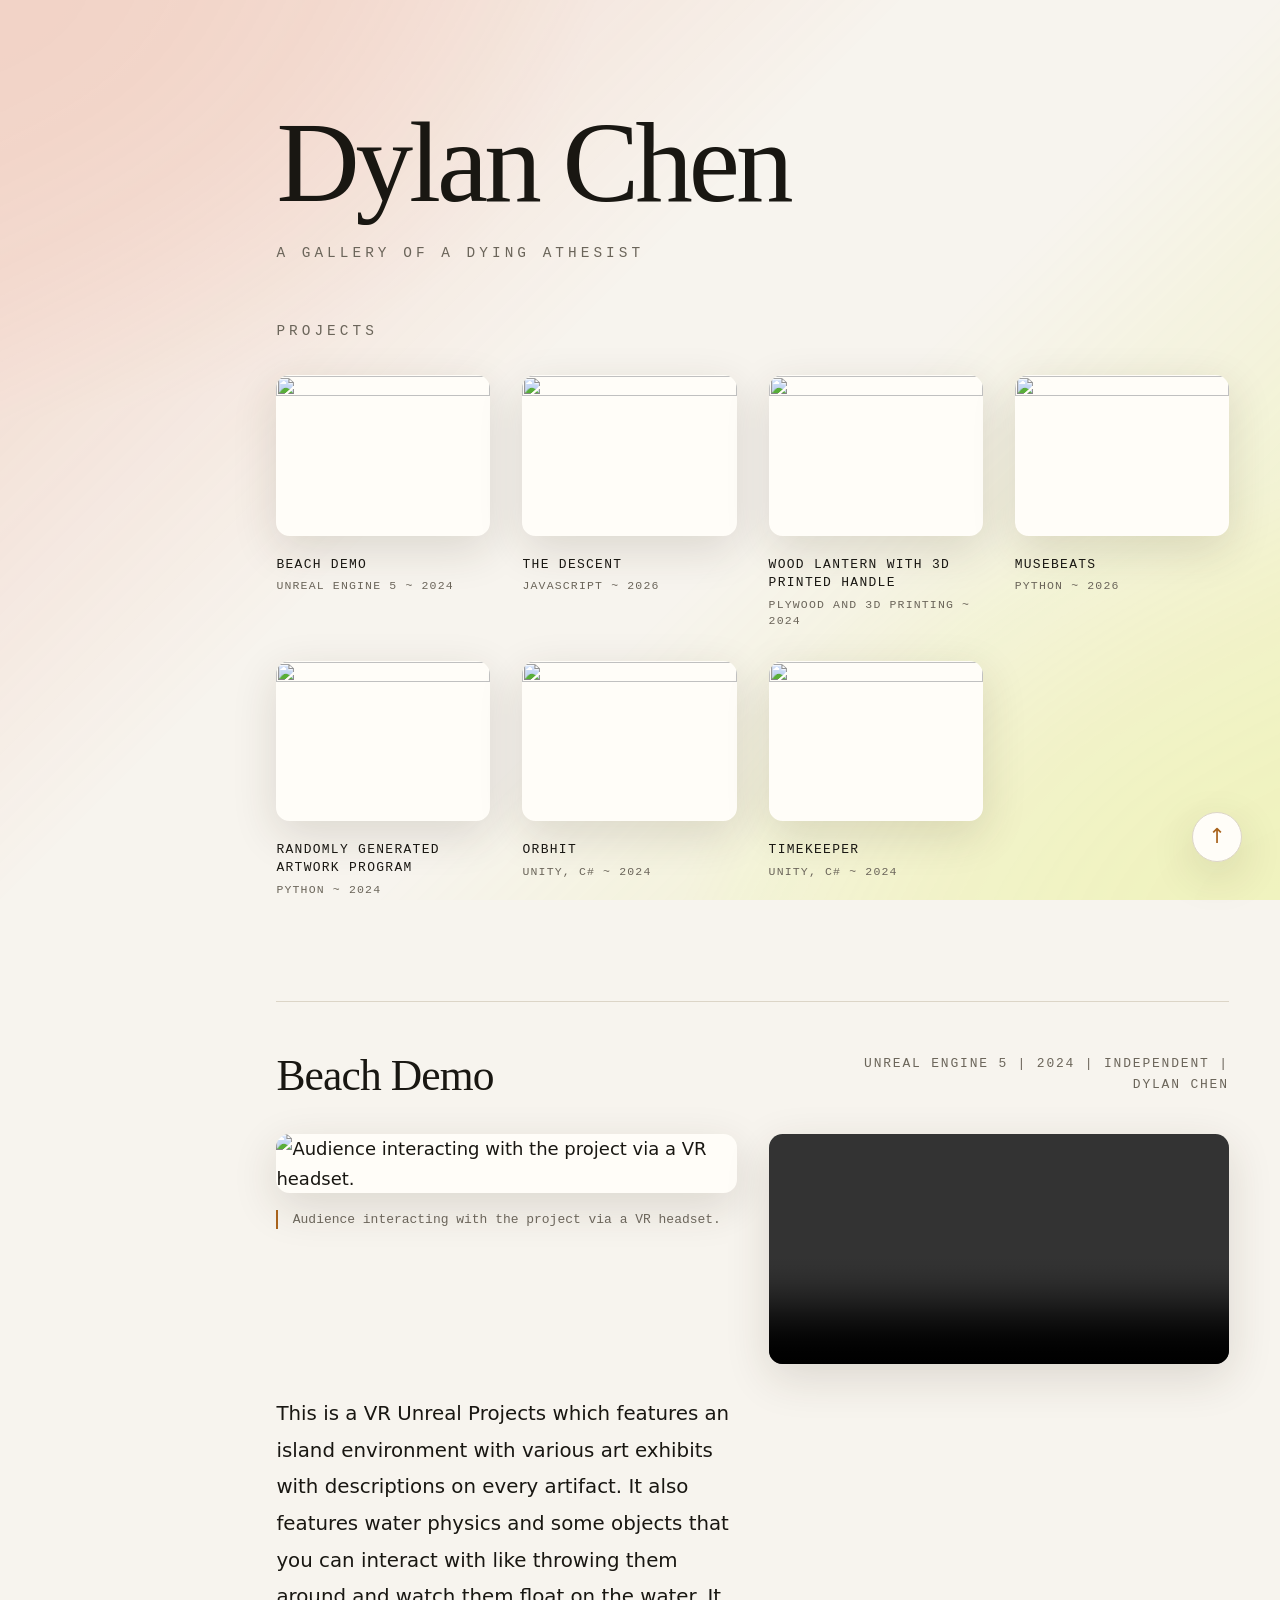
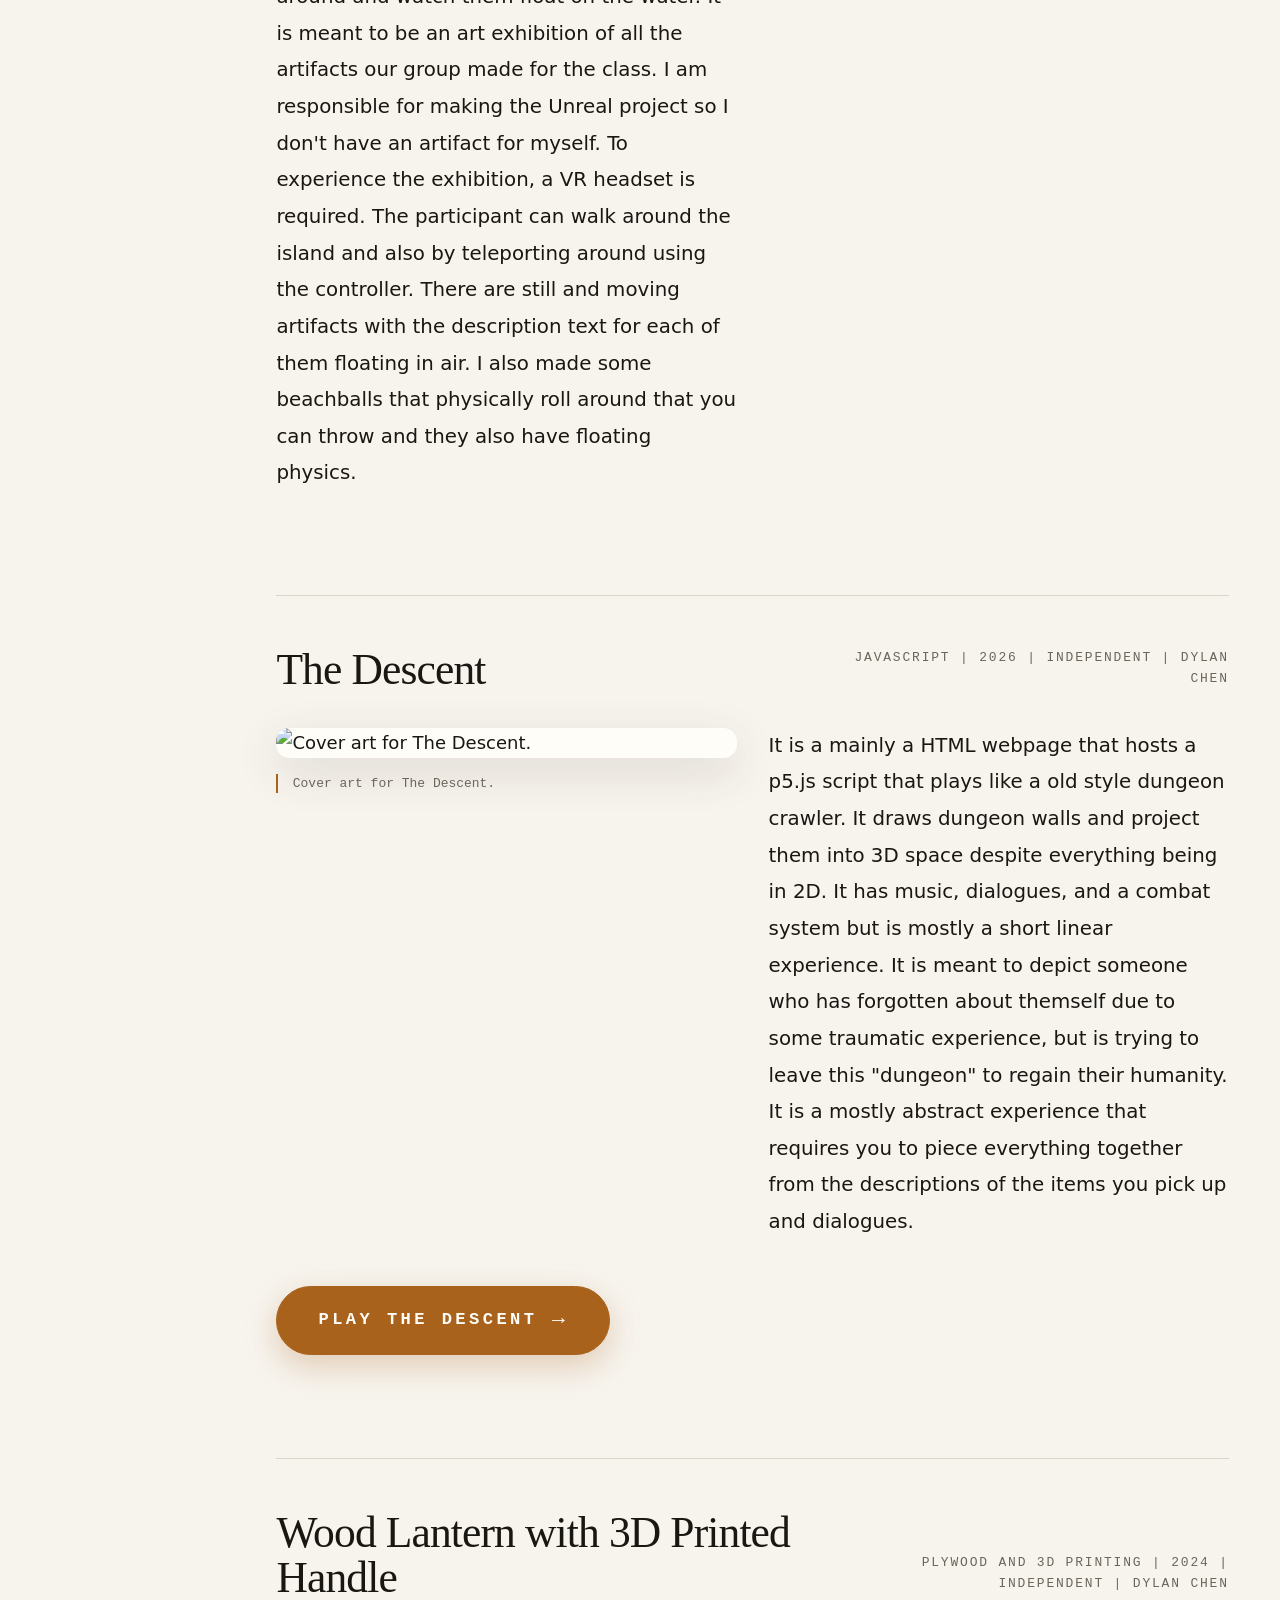
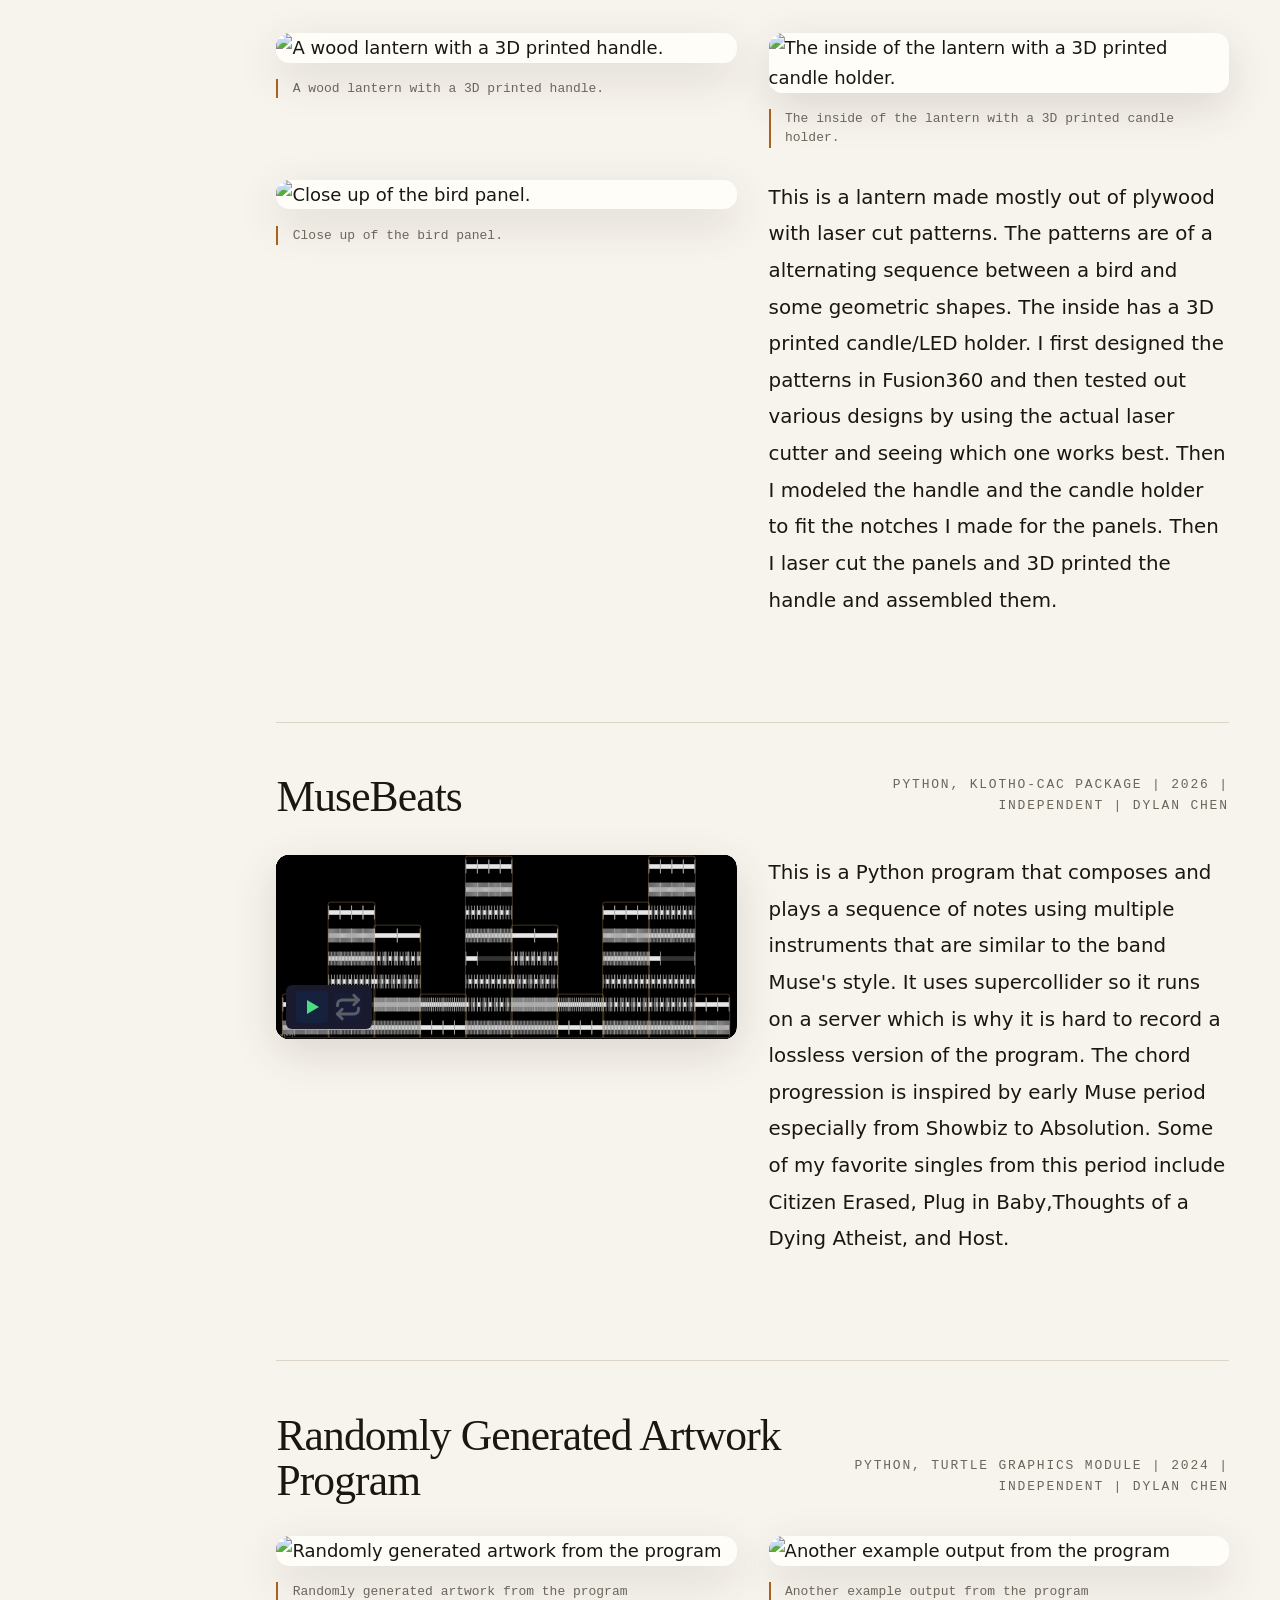
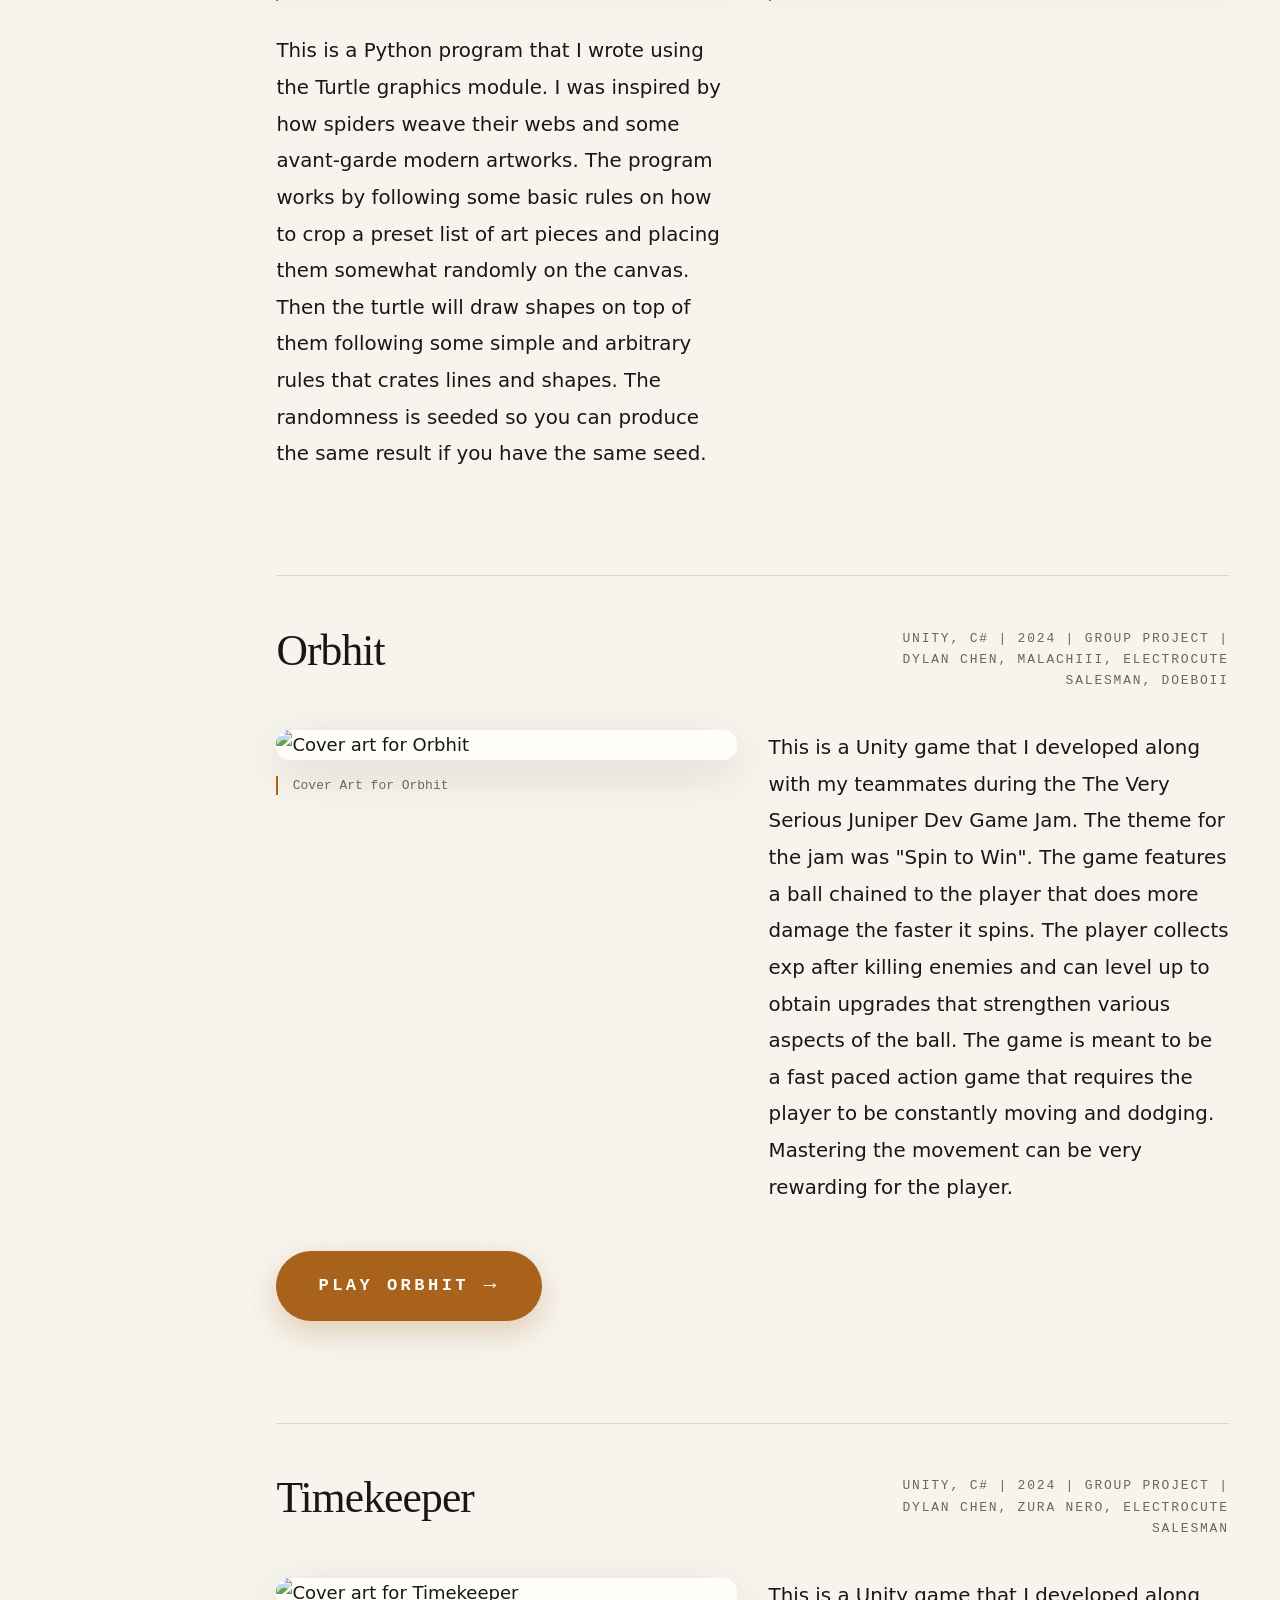
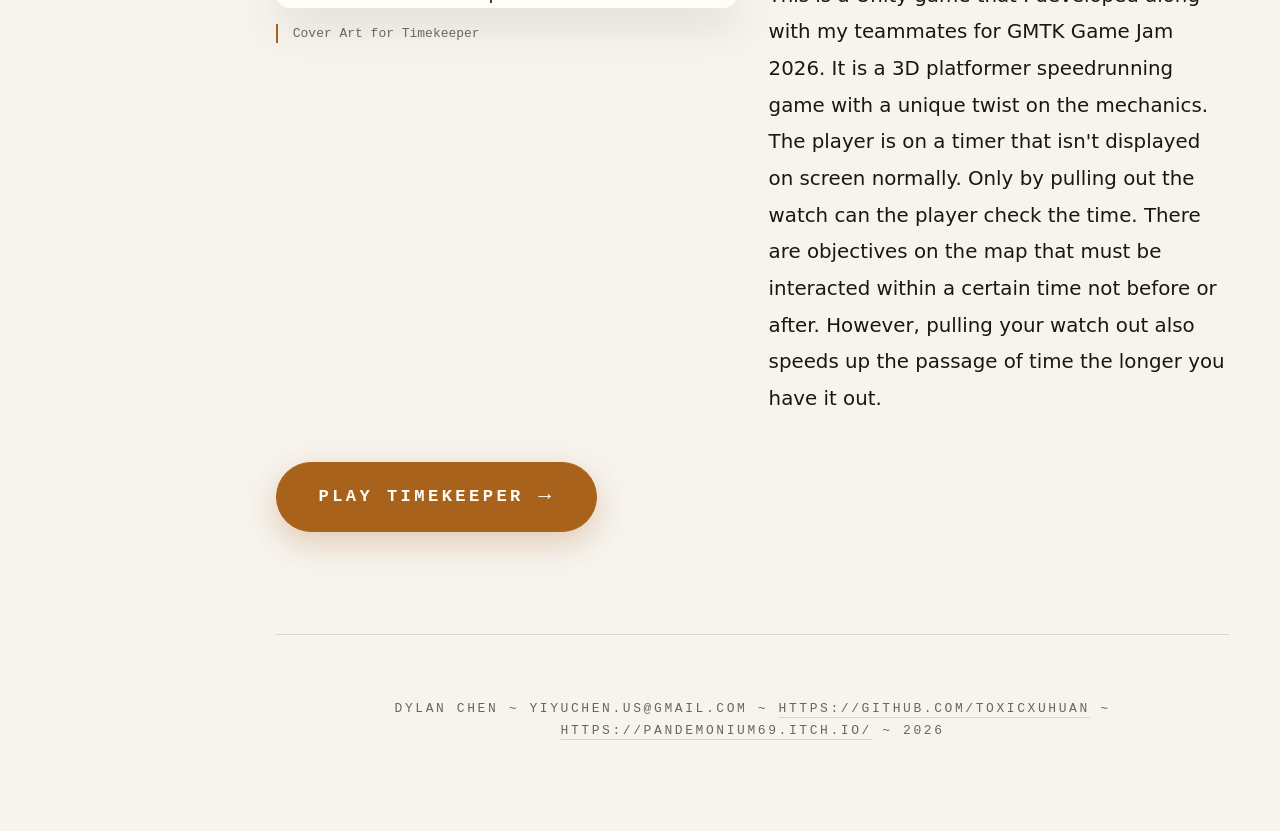
==== index.html @ eccdcba5 "replace video with ipynb for music player" ====
<!DOCTYPE html>
<html lang="en">

<head>
  <meta charset="utf-8">
  <meta name="viewport" content="width=device-width, initial-scale=1">

  <title>Dylan Chen ~ portfolio</title>

  <link rel="stylesheet" href="style.css">
</head>

<body>

  <!-- Quick navigation. The list is filled in by script.js from the sections
       in <main>, so a new project block shows up here on its own. Give the
       section an id if you want a stable link to it; one is generated from the
       heading otherwise. -->
  <nav class="rail" aria-label="Sections">
    <button class="rail__toggle" type="button" aria-expanded="false" aria-controls="rail-list">
      <span class="rail__bars" aria-hidden="true"></span>
      <span class="rail__toggle-text">Index</span>
    </button>
    <ol class="rail__list" id="rail-list"></ol>
  </nav>

  <header id="top">
    <h1>Dylan Chen</h1>
    <p>A gallery of a dying athesist</p>
  </header>

  <main>

    <!-- ============================================================
       This is Larry's portfolio. Your job: make it YOURS.
       1. Put your media files in the media/ folder,
          named projectname_NN.ext ~ lowercase, no spaces.
       2. Swap Larry's filenames, titles, meta, and text for yours,
          one project at a time. Check the browser after each swap.
       3. Copy a whole <section> block to add more projects, and add a
          matching <li> to the contact sheet below so the new project
          turns up in the overview too.
          Delete Larry's leftovers when you are done.
       ============================================================ -->

    <!-- Contact sheet ~ the whole body of work on one screen, so a visitor can
         pick what to read instead of scrolling past everything to find it.
         The alt text is empty on purpose: the card's own text already names
         the project, so a screen reader would otherwise say it twice. -->
    <section class="sheet" aria-labelledby="sheet-title">
      <h2 class="sheet__title" id="sheet-title">Projects</h2>
      <ul class="sheet__grid">
        <li>
          <a class="sheet__card" href="#beach-demo">
            <img class="sheet__thumb" src="media/chen_beachdemo_02.JPG" alt="">
            <span class="sheet__name">Beach Demo</span>
            <span class="sheet__meta">Unreal Engine 5 ~ 2024</span>
          </a>
        </li>
        <li>
          <a class="sheet__card" href="#the-descent">
            <img class="sheet__thumb" src="media/chen_descent_cover.png" alt="">
            <span class="sheet__name">The Descent</span>
            <span class="sheet__meta">Javascript ~ 2026</span>
          </a>
        </li>
        <li>
          <a class="sheet__card" href="#wood-lantern">
            <img class="sheet__thumb" src="media/chen_lantern_01.jpg" alt="">
            <span class="sheet__name">Wood Lantern with 3D Printed Handle</span>
            <span class="sheet__meta">Plywood and 3D printing ~ 2024</span>
          </a>
        </li>
        <li>
          <a class="sheet__card" href="#musebeats">
            <img class="sheet__thumb" src="media/chen_muse_poster.jpg" alt="">
            <span class="sheet__name">MuseBeats</span>
            <span class="sheet__meta">Python ~ 2026</span>
          </a>
        </li>
        <li>
          <a class="sheet__card" href="#turtle-artwork">
            <img class="sheet__thumb" src="media/chen_turtle_01.png" alt="">
            <span class="sheet__name">Randomly Generated Artwork Program</span>
            <span class="sheet__meta">Python ~ 2024</span>
          </a>
        </li>
        <li>
          <a class="sheet__card" href="#orbhit">
            <img class="sheet__thumb" src="media/coverart.png" alt="">
            <span class="sheet__name">Orbhit</span>
            <span class="sheet__meta">Unity, C# ~ 2024</span>
          </a>
        </li>
        <li>
          <a class="sheet__card" href="#timekeeper">
            <img class="sheet__thumb" src="media/x9I2P5.png" alt="">
            <span class="sheet__name">Timekeeper</span>
            <span class="sheet__meta">Unity, C# ~ 2024</span>
          </a>
        </li>
      </ul>
    </section>


    <section class="project" id="beach-demo">
      <h2>Beach Demo</h2>
      <p class="meta">Unreal Engine 5 | 2024 | independent | Dylan Chen</p>
      <figure>
        <img src="media/chen_beachdemo_02.JPG" alt="Audience interacting with the project via a VR headset.">
        <figcaption>Audience interacting with the project via a VR headset.</figcaption>
      </figure>
      <video controls>
        <source src="media/UnrealSequence (1).mp4" type="video/mp4">
        Your browser does not support the video tag.
        <figcaption>A short sequence of the VR experience.</figcaption>
      </video>
      <p>
        This is a VR Unreal Projects which features an island environment with various art exhibits with descriptions on
        every artifact. It also features water physics and some objects that you can interact with like throwing them
        around and watch them float on the water. It is meant to be an art exhibition of all the artifacts our group
        made for the class. I am responsible for making the Unreal project so I don't have an artifact for myself. To
        experience the exhibition, a VR headset is required. The participant can walk around the island and also by
        teleporting around using the controller. There are still and moving artifacts with the description text for each
        of them floating in air. I also made some beachballs that physically roll around that you can throw and they
        also have floating physics.
      </p>
    </section>

    <section class="project" id="the-descent">
      <h2>The Descent</h2>
      <p class="meta">Javascript | 2026 | independent | Dylan Chen</p>
      <figure>
        <img src="media/chen_descent_cover.png" alt="Cover art for The Descent.">
        <figcaption>Cover art for The Descent.</figcaption>
      </figure>
      <h3><a href="https://toxicxuhuan.github.io/TheDescent/" target="_blank">Play The Descent</a></h3>
      <p>
        It is a mainly a HTML webpage that hosts a p5.js script that plays like a old style dungeon crawler. It draws
        dungeon walls and project them into 3D space despite everything being in 2D. It has music, dialogues, and a
        combat system but is mostly a short linear experience. It is meant to depict someone who has forgotten about
        themself due to some traumatic experience, but is trying to leave this "dungeon" to regain their humanity. It is
        a mostly abstract experience that requires you to piece everything together from the descriptions of the items
        you pick up and dialogues.
      </p>
    </section>

    <section class="project" id="wood-lantern">
      <h2>Wood Lantern with 3D Printed Handle</h2>
      <p class="meta">Plywood and 3D Printing | 2024 | independent | Dylan Chen</p>
      <figure>
        <img src="media/chen_lantern_01.jpg" alt="A wood lantern with a 3D printed handle.">
        <figcaption>A wood lantern with a 3D printed handle.</figcaption>
      </figure>
      <figure>
        <img src="media/chen_lantern_02.jpg" alt="The inside of the lantern with a 3D printed candle holder.">
        <figcaption>The inside of the lantern with a 3D printed candle holder.</figcaption>
      </figure>
      <figure>
        <img src="media/chen_lantern_03.jpg" alt="Close up of the bird panel.">
        <figcaption>Close up of the bird panel.</figcaption>
      </figure>
      <p>
        This is a lantern made mostly out of plywood with laser cut patterns. The patterns are of a alternating sequence
        between a bird and some geometric shapes. The inside has a 3D printed candle/LED holder. I first designed the
        patterns in Fusion360 and then tested out various designs by using the actual laser cutter and seeing which one
        works best. Then I modeled the handle and the candle holder to fit the notches I made for the panels. Then I
        laser cut the panels and 3D printed the handle and assembled them.
      </p>
    </section>

    <section class="project" id="musebeats">
      <h2>MuseBeats</h2>
      <p class="meta">Python, klotho-cac package | 2026 | independent | Dylan Chen</p>
      <iframe class="player" src="media/musebeats.html" title="MuseBeats ~ play the piece" loading="lazy"></iframe>
      <p>
        This is a Python program that composes and plays a sequence of notes using multiple instruments that are similar
        to the band Muse's style. It uses supercollider so it runs on a server which is why it is hard to record a
        lossless version of the program. The chord progression is inspired by early Muse period especially from Showbiz
        to Absolution. Some of my favorite singles from this period include Citizen Erased, Plug in Baby,Thoughts of a
        Dying Atheist, and Host.
      </p>
    </section>

    <section class="project" id="turtle-artwork">
      <h2>Randomly Generated Artwork Program</h2>
      <p class="meta">Python, Turtle graphics module | 2024 | independent | Dylan Chen</p>
      <figure>
        <img src="media/chen_turtle_01.png" alt="Randomly generated artwork from the program">
        <figcaption>Randomly generated artwork from the program</figcaption>
      </figure>
      <figure>
        <img src="media/chen_turtle_03.PNG" alt="Another example output from the program">
        <figcaption>Another example output from the program</figcaption>
      </figure>
      <p>
        This is a Python program that I wrote using the Turtle graphics module. I was inspired by how spiders weave
        their webs and some avant-garde modern artworks. The program works by following some basic rules on how to crop
        a preset list of art pieces and placing them somewhat randomly on the canvas. Then the turtle will draw shapes
        on top of them following some simple and arbitrary rules that crates lines and shapes. The randomness is seeded
        so you can produce the same result if you have the same seed.
      </p>
    </section>

    <section class="project" id="orbhit">
      <h2>Orbhit</h2>
      <p class="meta">Unity, C# | 2024 | Group Project | Dylan Chen, Malachiii, Electrocute Salesman, DOEBOII</p>
      <figure>
        <img src="media/coverart.png" alt="Cover art for Orbhit">
        <figcaption>Cover Art for Orbhit</figcaption>
      </figure>
      <h3><a href="https://pandemonium69.itch.io/orbhit" target="_blank">Play Orbhit</a></h3>
      <p>
        This is a Unity game that I developed along with my teammates during the The
        Very Serious Juniper Dev Game Jam. The theme for the jam was "Spin to Win". The game features a ball chained to
        the player that does more damage the faster it spins. The player collects exp after killing enemies and can
        level up to obtain upgrades that
        strengthen various aspects of the ball. The game is meant to be a fast paced action game that requires the
        player to be constantly moving and dodging. Mastering the movement can be very rewarding for the player.
      </p>
    </section>

    <section class="project" id="timekeeper">
      <h2>Timekeeper</h2>
      <p class="meta">Unity, C# | 2024 | Group Project | Dylan Chen, Zura Nero, Electrocute Salesman</p>
      <figure>
        <img src="media/x9I2P5.png" alt="Cover art for Timekeeper">
        <figcaption>Cover Art for Timekeeper</figcaption>
      </figure>
      <h3><a href="https://pandemonium69.itch.io/timekeeper" target="_blank">Play Timekeeper</a></h3>
      <p>
        This is a Unity game that I developed along with my teammates for GMTK Game Jam 2026. It is a 3D platformer
        speedrunning game with a unique twist on the mechanics. The player is on a timer that isn't displayed on screen
        normally. Only by pulling out the watch can the player check the time. There are objectives on the map that must
        be interacted within a certain time not before or after. However, pulling your watch out also speeds up the
        passage of time the longer you have it out.
      </p>
    </section>

  </main>

  <footer>
    <p>Dylan Chen ~ yiyuchen.us@gmail.com ~
      <a href="https://github.com/TOXICXUHUAN" target="_blank">https://github.com/TOXICXUHUAN</a> ~
      <a href="https://pandemonium69.itch.io/" target="_blank">https://pandemonium69.itch.io/</a> ~ 2026
    </p>
  </footer>

  <a class="to-top" href="#top" title="Back to top" aria-label="Back to top">
    <span aria-hidden="true">&#8593;</span>
  </a>

  <script src="script.js"></script>

</body>

</html>
---- style.css ----
/* ==========================================================================
   Dylan Chen ~ portfolio
   --------------------------------------------------------------------------
   Fluid, full-width layout. Nothing is sized in px: every measurement comes
   from the root font size (rem), the viewport (vw/vh), the text itself (em/ch)
   or a percentage. The page therefore grows with the screen instead of
   sitting in a fixed 42rem column.
   ========================================================================== */

/* --------------------------------------------------------------------------
   1. Design tokens
   -------------------------------------------------------------------------- */

:root {
  color-scheme: dark light;

  /* Palette ~ warm ember on cold charcoal */
  --bg: #0d0d10;
  --surface: #17171d;
  --line: #2c2c35;
  --ink: #ece8e1;
  --ink-soft: #a49e94;
  --accent: #e0a04a;
  --accent-ink: #0d0d10;
  --accent-glow: rgb(224 160 74 / 0.3);
  --shadow: 0 0.75rem 2.5rem rgb(0 0 0 / 0.45);

  /* Corner-to-corner wash. --tint-a blooms out of the top-left, --tint-b out
     of the bottom-right.

     Three opacity knobs, and they multiply together:
       - the last number in --tint-a  = how strong the RED start is
       - the last number in --tint-b  = how strong the ORANGE end is
       - --tint-strength              = a master fader over both
     So the red corner ends up at 0.18 x 1 = 0.18 opaque. Set --tint-b's
     alpha to 0.5 and the orange end is half the weight of the red one. */
  --tint-a: rgb(198 47 31 / 1);
  --tint-b: rgb(245 147 49 / 1);
  --tint-strength: 0.18;

  /* Type stacks ~ serif display against a neutral sans, mono for the labels */
  --font-display: "Iowan Old Style", "Palatino Linotype", Palatino, Georgia,
    "Times New Roman", serif;
  --font-body: ui-sans-serif, system-ui, -apple-system, "Segoe UI",
    "Helvetica Neue", Arial, sans-serif;
  --font-mono: ui-monospace, "Cascadia Mono", "SF Mono", Consolas,
    "Liberation Mono", monospace;

  /* Rhythm */
  --gutter: clamp(1.25rem, 4vw, 5rem);
  /* breathing room at the edges */
  --shell: min(100% - var(--gutter) * 2, 90rem);
  /* the content width itself   */
  --gap: clamp(1.5rem, 2.5vw, 3rem);
  /* space inside a project      */
  --stack: clamp(4rem, 8vw, 9rem);
  /* space between projects      */
  --radius: 0.75rem;
  --hair: 0.0625rem;
  /* hairline rule               */
  --rail: 0rem;
  /* width of the nav column ~ see section 8 */
}

@media (prefers-color-scheme: light) {
  :root {
    --bg: #f7f4ee;
    --surface: #fffdf8;
    --line: #dcd5c7;
    --ink: #191712;
    --ink-soft: #6b655a;
    --accent: #a8621b;
    --accent-ink: #fffdf8;
    --accent-glow: rgb(168 98 27 / 0.28);
    --shadow: 0 0.75rem 2.5rem rgb(60 45 20 / 0.14);

    --tint-a: rgb(224 83 47 / 1);
    --tint-b: rgb(214 237 9 / 1);
    --tint-strength: 0.2;
  }
}

/* --------------------------------------------------------------------------
   2. Base
   -------------------------------------------------------------------------- */

*,
*::before,
*::after {
  box-sizing: border-box;
}

html {
  /* Fluid root: ~16px on a phone, ~20px on a 1440p display. Because every
     other size below is in rem/em, the whole page scales with it. */
  font-size: clamp(1rem, 0.95rem + 0.22vw, 1.25rem);
  scroll-behavior: smooth;
  -webkit-text-size-adjust: 100%;
}

body {
  margin: 0;
  font-family: var(--font-body);
  font-size: 1rem;
  line-height: 1.65;
  color: var(--ink);
  background: var(--bg);
  text-rendering: optimizeLegibility;
  -webkit-font-smoothing: antialiased;
}

/* A fixed red-to-orange wash running top-left corner to bottom-right corner.
   Three layers: a diagonal that carries the colour across the page, plus a
   bloom anchored in each of those two corners so the light reads as radiating
   from them. All three fade out well before the centre, which is the band the
   text actually sits in, and `opacity` caps the whole thing so the colour can
   never overpower the ink. */
body::before {
  content: "";
  position: fixed;
  inset: 0;
  z-index: -1;
  pointer-events: none;
  opacity: var(--tint-strength);
  background:
    linear-gradient(135deg,
      var(--tint-a) 0%,
      transparent 42%,
      transparent 58%,
      var(--tint-b) 100%),
    radial-gradient(75% 75% at 0% 0%, var(--tint-a) 0%, transparent 62%),
    radial-gradient(75% 75% at 100% 100%, var(--tint-b) 0%, transparent 62%);
}

::selection {
  background: var(--accent);
  color: var(--accent-ink);
}

:focus-visible {
  outline: 0.15rem solid var(--accent);
  outline-offset: 0.25rem;
  border-radius: 0.2rem;
}

img,
video {
  display: block;
  max-width: 100%;
}

/* --------------------------------------------------------------------------
   3. Header
   -------------------------------------------------------------------------- */

header {
  width: var(--shell);
  margin-inline: auto;
  padding-block: clamp(4rem, 12vh, 9rem) clamp(2.5rem, 6vh, 5rem);
}

header h1 {
  margin: 0;
  font-family: var(--font-display);
  font-weight: 500;
  font-size: clamp(3rem, 9vw, 8.5rem);
  line-height: 0.94;
  letter-spacing: -0.035em;
}

header p {
  margin: clamp(1rem, 2vw, 1.75rem) 0 0;
  font-family: var(--font-mono);
  font-size: 0.8rem;
  letter-spacing: 0.28em;
  text-transform: uppercase;
  color: var(--ink-soft);
}

/* --------------------------------------------------------------------------
   4. Contact sheet ~ every project at a glance
   Sits between the header and the projects so the whole body of work is
   visible in about a screen. A visitor picks what interests them instead of
   scrolling through all of it to find out what is there.
   -------------------------------------------------------------------------- */

.sheet {
  width: var(--shell);
  margin-inline: auto;
  margin-block-end: var(--stack);
}

.sheet__title {
  margin: 0 0 var(--gap);
  font-family: var(--font-mono);
  font-weight: 400;
  font-size: 0.8rem;
  letter-spacing: 0.28em;
  text-transform: uppercase;
  color: var(--ink-soft);
}

/* auto-fill adds columns as the screen allows; the min() floor keeps two of
   them side by side even on the narrowest phone, which is the whole point ~
   one card per row would be just as long as the page it is summarising. */
.sheet__grid {
  display: grid;
  grid-template-columns: repeat(auto-fill, minmax(min(11rem, 45%), 1fr));
  gap: var(--gap);
  margin: 0;
  padding: 0;
  list-style: none;
}

.sheet__card {
  display: grid;
  align-content: start;
  gap: 0.25rem;
  text-decoration: none;
  color: var(--ink);
}

/* A fixed 4:3 crop keeps the grid even ~ the images behind it run from 1:1 to
   16:9. They are the same files the sections below use, so the browser has
   them cached by the time you jump to one. */
.sheet__thumb {
  width: 100%;
  aspect-ratio: 4 / 3;
  object-fit: cover;
  border-radius: var(--radius);
  background: var(--surface);
  box-shadow: var(--shadow);
  transition: transform 0.35s cubic-bezier(0.22, 0.61, 0.36, 1);
}

.sheet__card:hover .sheet__thumb,
.sheet__card:focus-visible .sheet__thumb {
  transform: translateY(-0.4rem);
}

.sheet__name {
  margin-block-start: 0.85rem;
  font-family: var(--font-mono);
  font-size: 0.72rem;
  line-height: 1.4;
  letter-spacing: 0.1em;
  text-transform: uppercase;
  transition: color 0.25s ease;
}

.sheet__card:hover .sheet__name,
.sheet__card:focus-visible .sheet__name {
  color: var(--accent);
}

.sheet__meta {
  font-family: var(--font-mono);
  font-size: 0.64rem;
  line-height: 1.4;
  letter-spacing: 0.1em;
  text-transform: uppercase;
  color: var(--ink-soft);
}

/* --------------------------------------------------------------------------
   5. Projects
   -------------------------------------------------------------------------- */

.project {
  width: var(--shell);
  margin-inline: auto;
  margin-block: 0 var(--stack);
  padding-block-start: clamp(2rem, 4vw, 3.5rem);
  border-block-start: var(--hair) solid var(--line);

  /* Narrow screens: a single column. The wide grid arrives at 60em, below. */
  display: grid;
  gap: var(--gap);
  grid-template-columns: minmax(0, 1fr);
}

.project h2 {
  margin: 0;
  font-family: var(--font-display);
  font-weight: 500;
  font-size: clamp(1.9rem, 3.4vw, 3.4rem);
  line-height: 1.05;
  letter-spacing: -0.02em;
}

.project .meta {
  margin: 0;
  font-family: var(--font-mono);
  font-size: 0.72rem;
  letter-spacing: 0.14em;
  text-transform: uppercase;
  color: var(--ink-soft);
}

.project p:not(.meta) {
  margin: 0;
  max-width: 62ch;
  /* readable measure, even in a very wide column */
  font-size: 1.1rem;
  line-height: 1.85;
  color: var(--ink);
}

/* Call-to-action links (the "Play The Descent" heading) as a pill button.
   `order: 1` pushes it past every other child of the section, so the button
   always lands on its own row at the bottom no matter where it sits in the
   HTML. See the wide layout below for the full-width row it gets there. */
.project h3 {
  order: 1;
  margin: 0;
  margin-block-start: clamp(0.25rem, 1vw, 1rem);
  font-size: 1rem;
}

.project h3 a {
  display: inline-flex;
  align-items: center;
  gap: 0.85em;
  padding: 1.15em 2.4em;
  border: var(--hair) solid var(--accent);
  border-radius: 100vmax;
  background: var(--accent);
  box-shadow: 0 0.6rem 1.8rem var(--accent-glow);
  font-family: var(--font-mono);
  font-size: 0.95rem;
  font-weight: 700;
  letter-spacing: 0.2em;
  text-transform: uppercase;
  text-decoration: none;
  color: var(--accent-ink);
  transition: transform 0.25s cubic-bezier(0.22, 0.61, 0.36, 1),
    filter 0.25s ease;
}

.project h3 a::after {
  content: "\2192";
  /* → */
  font-size: 1.25em;
  line-height: 1;
  transition: transform 0.25s ease;
}

.project h3 a:hover,
.project h3 a:focus-visible {
  transform: translateY(-0.15rem);
  filter: brightness(1.08);
}

.project h3 a:hover::after {
  transform: translateX(0.3em);
}

/* --------------------------------------------------------------------------
   6. Media
   -------------------------------------------------------------------------- */

figure {
  margin: 0;
}

figure img,
.project video {
  width: 100%;
  height: auto;

  /* No single image gets to swallow the screen. `contain` means a shape that
     would exceed the cap shrinks inside its box rather than being cropped ~
     it mats itself against --surface instead of losing part of the picture. */
  max-block-size: 60vh;
  object-fit: contain;

  border-radius: var(--radius);
  background: var(--surface);
  box-shadow: var(--shadow);

  /* Only `transform` is animated. A box-shadow transition has to repaint a
     large blurred area every frame, which is what made the lift feel jittery;
     the shadow is painted with the element, so it rides along for free. */
  transition: transform 0.35s cubic-bezier(0.22, 0.61, 0.36, 1);
}

figure:hover img {
  transform: translateY(-0.4rem);
}

/* An embedded, playable piece ~ see the MuseBeats section. Same frame as the
   images, but no height cap: the score is not a photo and scales to its box.

   media/musebeats.html is built to be exactly the score's 1200x480 ratio, so
   the ratio below is all the sizing either side needs ~ no height script, and
   nothing to go stale if the score is ever redrawn at another size. Black
   rather than --surface because the score paints its own black ground, and a
   pale strip around it in the light theme reads as a mistake. */
.player {
  display: block;
  width: 100%;
  aspect-ratio: 1200 / 480;
  border: 0;
  border-radius: var(--radius);
  background: #000;
  box-shadow: var(--shadow);
}

figcaption {
  margin-block-start: 0.9rem;
  padding-inline-start: 0.8rem;
  border-inline-start: 0.125rem solid var(--accent);
  font-family: var(--font-mono);
  font-size: 0.72rem;
  line-height: 1.5;
  color: var(--ink-soft);
}

/* --------------------------------------------------------------------------
   7. Wide layout ~ a 12 column grid per project
   Title and meta share the top row; media and prose flow two-up beneath it.
   -------------------------------------------------------------------------- */

@media (min-width: 60em) {
  .project {
    grid-template-columns: repeat(12, minmax(0, 1fr));
    column-gap: var(--gap);
    align-items: start;
  }

  .project>h2 {
    grid-column: 1 / 8;
  }

  .project>.meta {
    grid-column: 8 / -1;
    justify-self: end;
    align-self: end;
    text-align: end;
    padding-block-end: 0.35rem;
  }

  .project>figure,
  .project>video,
  .project>.player,
  .project>p:not(.meta) {
    grid-column: span 6;
  }

  /* The CTA gets a row to itself at the foot of the section rather than
     sharing a row with the cover image. */
  .project>h3 {
    grid-column: 1 / -1;
    justify-self: start;
  }
}

/* --------------------------------------------------------------------------
   8. Footer
   -------------------------------------------------------------------------- */

footer {
  width: var(--shell);
  margin-inline: auto;
  padding-block: clamp(2rem, 5vw, 3.5rem) clamp(3rem, 7vw, 5rem);
  border-block-start: var(--hair) solid var(--line);
  text-align: center;
}

footer p {
  margin: 0;
  font-family: var(--font-mono);
  font-size: 0.72rem;
  letter-spacing: 0.2em;
  text-transform: uppercase;
  color: var(--ink-soft);

  /* The URLs are single unbreakable words. On a very narrow screen they would
     otherwise push the whole page sideways, so let them break as a last
     resort ~ this does nothing at any width where they already fit. */
  overflow-wrap: break-word;
}

/* The two profile links. They keep the footer's colour and pick up the accent
   on hover, so the line still reads as one quiet strip of text. */
footer a {
  color: inherit;
  text-decoration: underline;
  text-decoration-color: var(--line);
  text-underline-offset: 0.35em;
  transition: color 0.25s ease, text-decoration-color 0.25s ease;
}

footer a:hover,
footer a:focus-visible {
  color: var(--accent);
  text-decoration-color: var(--accent);
}

/* --------------------------------------------------------------------------
   9. Quick navigation ~ the section rail
   Wide screens get a standing index down the left edge; narrow ones fold the
   same list into a panel behind a button. Both are the same <nav>, so the
   markup (and the script that fills it) only has to exist once.
   -------------------------------------------------------------------------- */

/* The rail is not painted over the prose ~ it is given its own column, and
   --shell re-centres itself in whatever is left. --rail is 0 until there is
   room for it, so on a phone nothing shifts. */
body {
  padding-inline-start: var(--rail);
}

@media (min-width: 75em) {
  :root {
    --rail: clamp(12.5rem, 15vw, 16rem);
  }
}

/* Anchor jumps land with a little air above the heading rather than flush
   against the top of the screen. */
.project,
header {
  scroll-margin-block-start: clamp(1.5rem, 6vh, 4rem);
}

/* Hidden until the script has filled the list, so a page with no JavaScript
   never shows an empty index. */
.rail:not(.is-ready) {
  display: none;
}

.rail__list {
  margin: 0;
  padding: 0;
  list-style: none;
}

/* Two columns ~ marker, title ~ so a title that runs onto a second line
   wraps under itself rather than under the marker. */
.rail__link {
  display: grid;
  /* The marker column is a fixed width so the line can grow inside it
     without nudging the title sideways. */
  grid-template-columns: 1.9rem minmax(0, 1fr);
  align-items: start;
  column-gap: 0.7rem;
  padding-block: 0.45rem;
  font-family: var(--font-mono);
  font-size: 0.64rem;
  line-height: 1.45;
  letter-spacing: 0.09em;
  text-transform: uppercase;
  text-decoration: none;
  color: var(--ink-soft);
  transition: color 0.25s ease;
}

/* The tick doubles as the marker: it grows and picks up the accent on the
   section you are currently reading. */
.rail__tick {
  /* Nudged down onto the middle of the first line of the title. */
  margin-block-start: 0.42rem;
  inline-size: 1rem;
  block-size: 0.09rem;
  background: currentColor;
  opacity: 0.65;
  transition: inline-size 0.3s cubic-bezier(0.22, 0.61, 0.36, 1),
    background-color 0.25s ease, opacity 0.25s ease;
}

.rail__link:hover,
.rail__link:focus-visible {
  color: var(--ink);
}

.rail__link:hover .rail__tick {
  inline-size: 1.45rem;
  opacity: 1;
}

.rail__link[aria-current] {
  color: var(--ink);
}

.rail__link[aria-current] .rail__tick {
  inline-size: 1.9rem;
  background: var(--accent);
  opacity: 1;
}

/* ~ Narrow: the same list, folded into a panel ~ */

@media (max-width: 75em) {
  .rail.is-ready {
    position: fixed;
    inset-block-end: clamp(1rem, 3vw, 2.25rem);
    inset-inline-start: clamp(1rem, 3vw, 2.25rem);
    z-index: 30;
  }

  .rail__toggle {
    display: inline-flex;
    align-items: center;
    gap: 0.7rem;
    min-block-size: 2.75rem;
    padding: 0.5rem 1.15rem;
    border: var(--hair) solid var(--line);
    border-radius: 100vmax;
    background: var(--surface);
    box-shadow: var(--shadow);
    font-family: var(--font-mono);
    font-size: 0.68rem;
    letter-spacing: 0.2em;
    text-transform: uppercase;
    color: var(--ink);
    cursor: pointer;
    transition: border-color 0.25s ease, color 0.25s ease;
  }

  .rail.is-open .rail__toggle {
    border-color: var(--accent);
    color: var(--accent);
  }

  /* Three rules that fold into a cross when the panel is open. The middle
     one is the span itself; the other two are its pseudo-elements. */
  .rail__bars {
    position: relative;
    display: block;
    inline-size: 0.95rem;
    block-size: 0.1rem;
    background: currentColor;
    transition: background-color 0.2s ease;
  }

  .rail__bars::before,
  .rail__bars::after {
    content: "";
    position: absolute;
    inset-inline: 0;
    block-size: 0.1rem;
    background: currentColor;
    transition: transform 0.25s cubic-bezier(0.22, 0.61, 0.36, 1);
  }

  .rail__bars::before {
    inset-block-start: -0.32rem;
  }

  .rail__bars::after {
    inset-block-start: 0.32rem;
  }

  .rail.is-open .rail__bars {
    background: transparent;
  }

  .rail.is-open .rail__bars::before {
    transform: translateY(0.32rem) rotate(45deg);
  }

  .rail.is-open .rail__bars::after {
    transform: translateY(-0.32rem) rotate(-45deg);
  }

  .rail__list {
    position: absolute;
    inset-block-end: calc(100% + 0.75rem);
    inset-inline-start: 0;
    inline-size: max-content;
    max-inline-size: min(76vw, 20rem);
    max-block-size: min(60vh, 26rem);
    overflow-y: auto;
    padding: 0.9rem 1.4rem 0.9rem 1.1rem;
    border: var(--hair) solid var(--line);
    border-radius: var(--radius);
    background: var(--surface);
    box-shadow: var(--shadow);
    scrollbar-width: thin;

    /* Closed: out of sight and out of the tab order. */
    visibility: hidden;
    opacity: 0;
    transform: translateY(0.5rem);
    transition: opacity 0.25s ease, transform 0.25s ease,
      visibility 0.25s;
  }

  .rail.is-open .rail__list {
    visibility: visible;
    opacity: 1;
    transform: translateY(0);
  }

  /* Roomier rows: every one of these is a thumb target. */
  .rail__link {
    padding-block: 0.85rem;
  }
}

/* ~ Wide: the standing rail ~ */

@media (min-width: 75em) {
  .rail.is-ready {
    position: fixed;
    inset-block-start: 50%;
    inset-inline-start: 0;
    z-index: 30;
    inline-size: var(--rail);
    max-block-size: 84vh;
    overflow-y: auto;
    padding-inline: clamp(0.9rem, 1.8vw, 1.75rem) 0.9rem;
    padding-block: 0.5rem;
    transform: translateY(-50%);
    scrollbar-width: thin;
  }

  .rail__toggle {
    display: none;
  }

  /* At exactly 75em the narrow block above matches too, so the panel it sets
     up is undone here and the tie always resolves to the standing rail. */
  .rail__list {
    position: static;
    inline-size: auto;
    max-inline-size: none;
    max-block-size: none;
    overflow: visible;
    padding: 0;
    border: 0;
    background: none;
    box-shadow: none;
    visibility: visible;
    opacity: 1;
    transform: none;
  }

  .rail__link {
    padding-block: 0.45rem;
  }
}

/* --------------------------------------------------------------------------
   10. Back to top
   -------------------------------------------------------------------------- */

.to-top {
  position: fixed;
  inset-block-end: clamp(1rem, 3vw, 2.25rem);
  inset-inline-end: clamp(1rem, 3vw, 2.25rem);
  z-index: 30;

  display: inline-flex;
  align-items: center;
  justify-content: center;
  inline-size: 2.75rem;
  block-size: 2.75rem;
  border: var(--hair) solid var(--line);
  border-radius: 100vmax;
  background: var(--surface);
  box-shadow: var(--shadow);
  font-size: 1.15rem;
  line-height: 1;
  text-decoration: none;
  color: var(--accent);
  transition: transform 0.25s cubic-bezier(0.22, 0.61, 0.36, 1),
    opacity 0.25s ease, visibility 0.25s, background-color 0.25s ease,
    border-color 0.25s ease, color 0.25s ease;
}

.to-top:hover,
.to-top:focus-visible {
  transform: translateY(-0.2rem);
  border-color: var(--accent);
  background: var(--accent);
  color: var(--accent-ink);
}

/* It only earns its place once there is something to scroll back up from.
   Without JavaScript there is no class to toggle, so it simply stays put. */
.has-js .to-top {
  visibility: hidden;
  opacity: 0;
  transform: translateY(0.5rem);
}

.has-js .to-top.is-visible {
  visibility: visible;
  opacity: 1;
  transform: translateY(0);
}

/* --------------------------------------------------------------------------
   11. Motion preferences
   -------------------------------------------------------------------------- */

@media (prefers-reduced-motion: reduce) {
  html {
    scroll-behavior: auto;
  }

  *,
  *::before,
  *::after {
    transition-duration: 0.01ms !important;
    animation-duration: 0.01ms !important;
  }
}
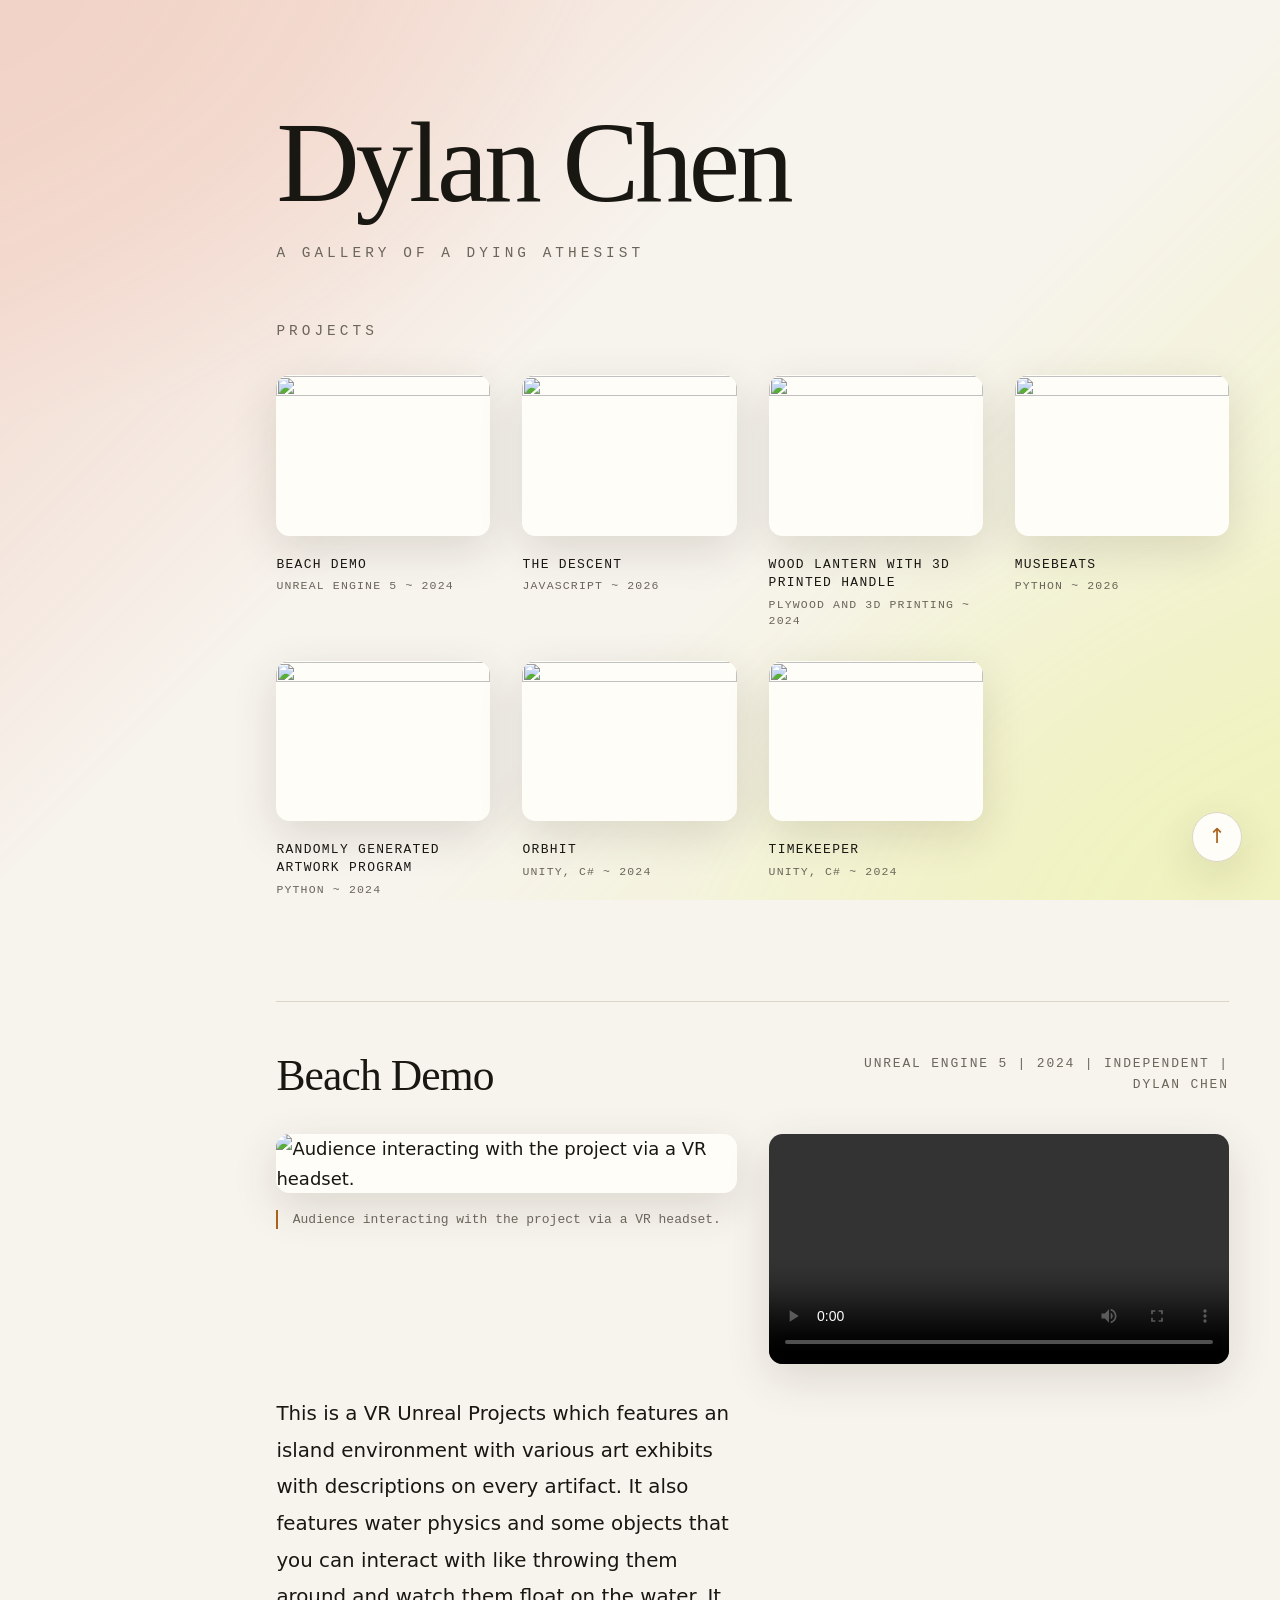
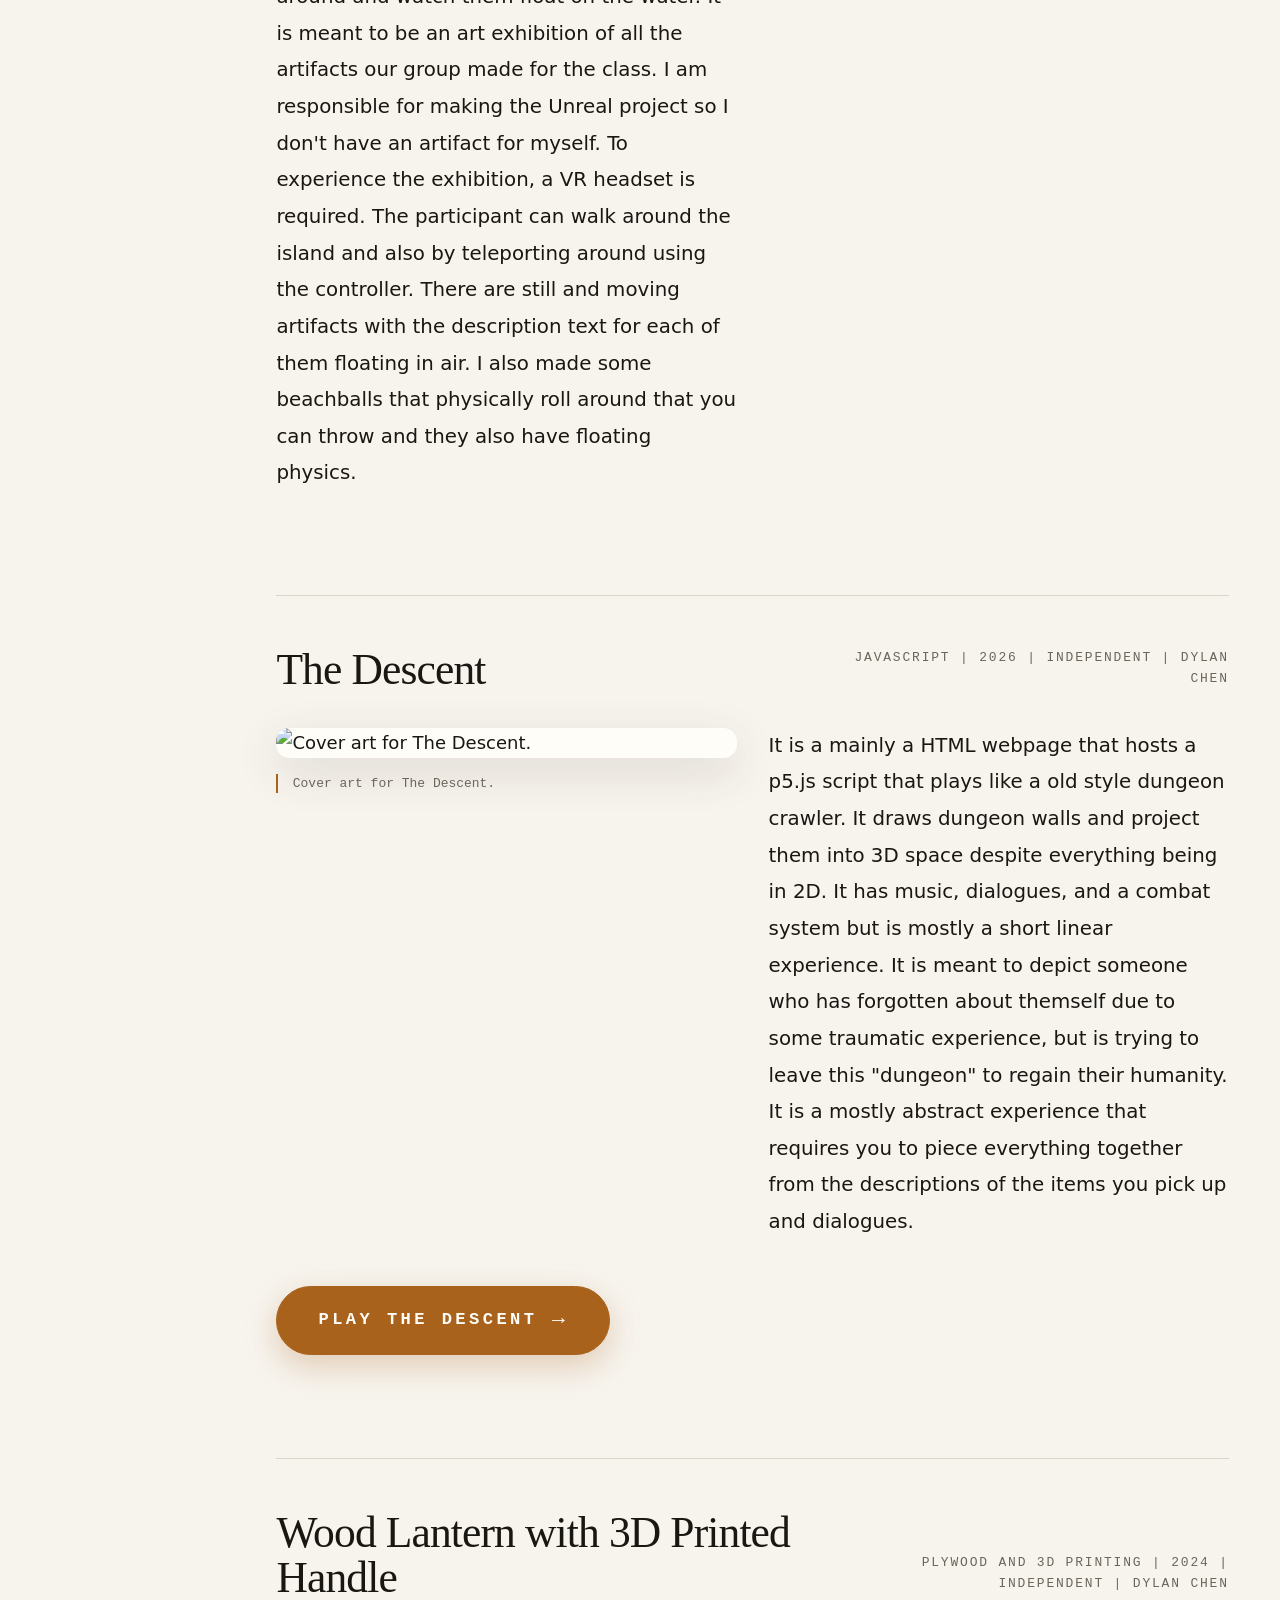
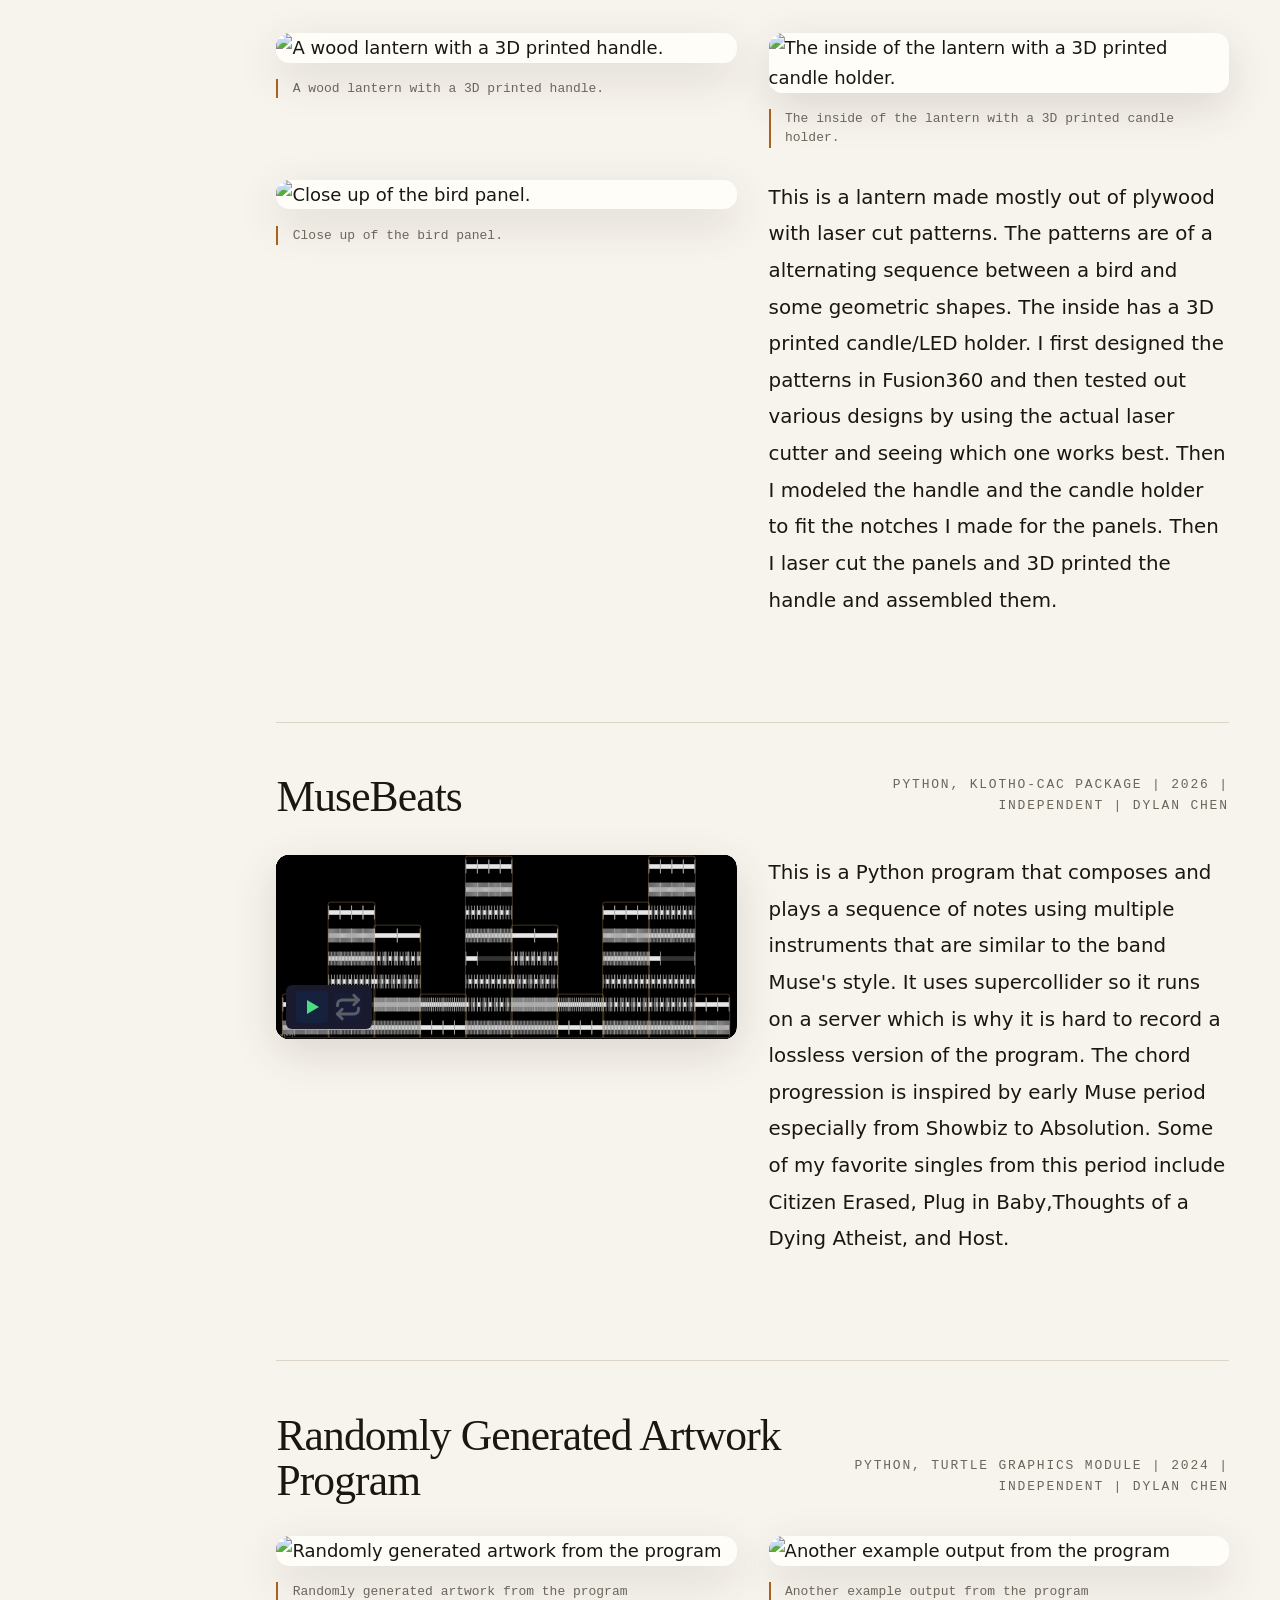
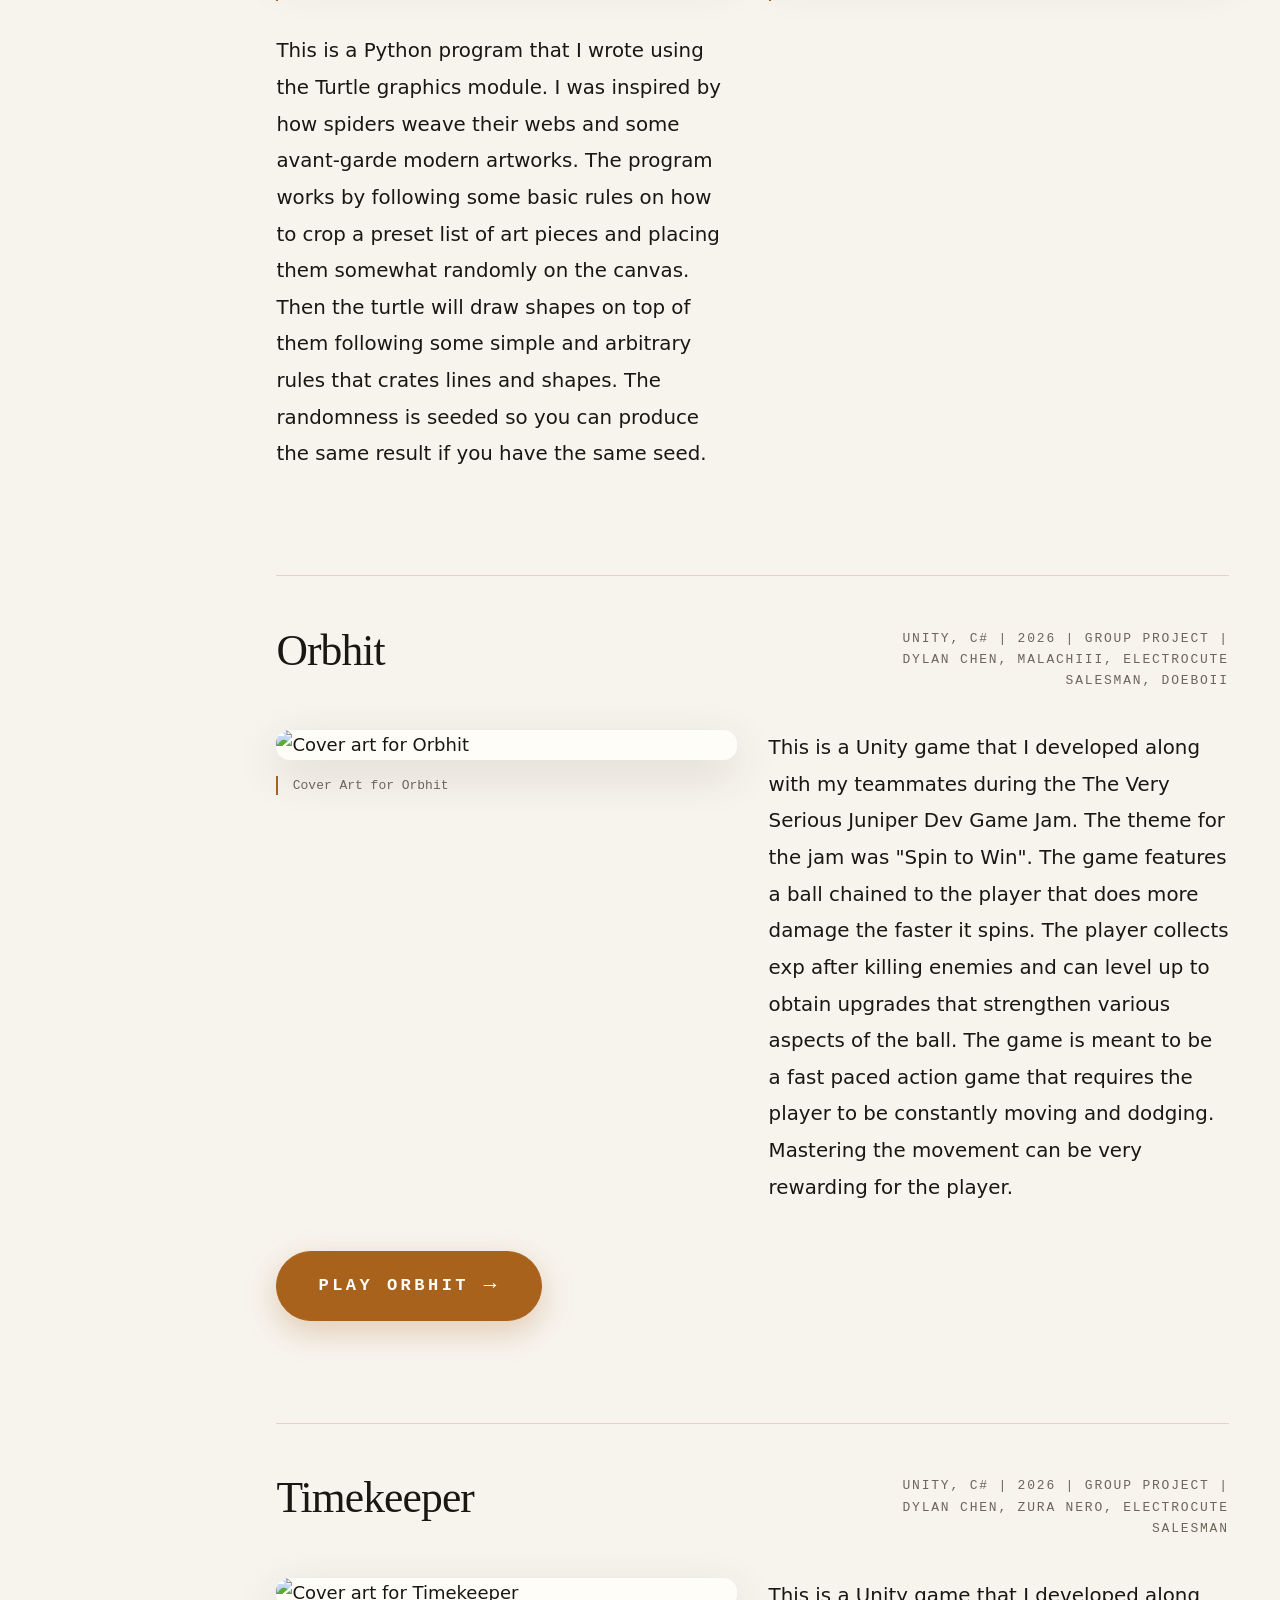
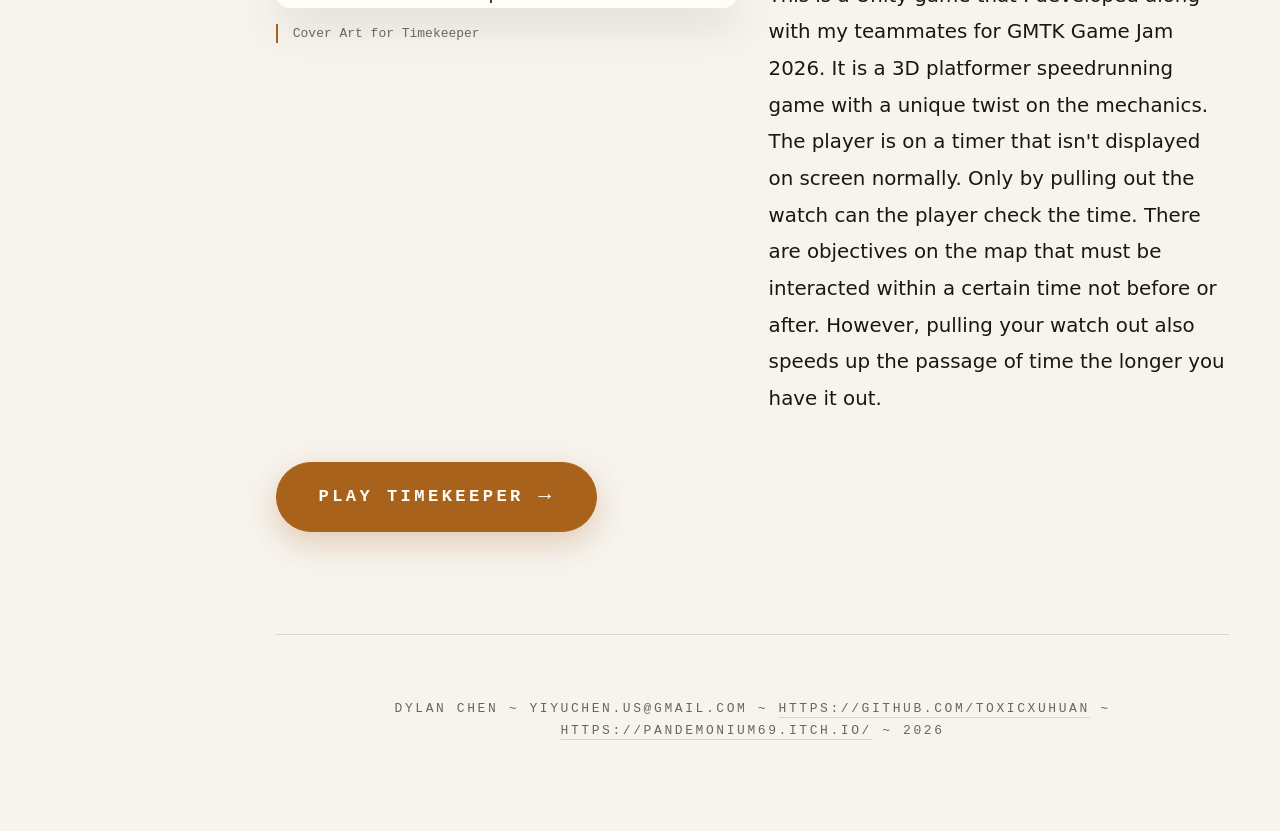
==== commit d558a5ad: "fix dates" ====
--- a/index.html
+++ b/index.html
@@ -204,7 +204,7 @@
 
     <section class="project" id="orbhit">
       <h2>Orbhit</h2>
-      <p class="meta">Unity, C# | 2024 | Group Project | Dylan Chen, Malachiii, Electrocute Salesman, DOEBOII</p>
+      <p class="meta">Unity, C# | 2026 | Group Project | Dylan Chen, Malachiii, Electrocute Salesman, DOEBOII</p>
       <figure>
         <img src="media/coverart.png" alt="Cover art for Orbhit">
         <figcaption>Cover Art for Orbhit</figcaption>
@@ -222,7 +222,7 @@
 
     <section class="project" id="timekeeper">
       <h2>Timekeeper</h2>
-      <p class="meta">Unity, C# | 2024 | Group Project | Dylan Chen, Zura Nero, Electrocute Salesman</p>
+      <p class="meta">Unity, C# | 2026 | Group Project | Dylan Chen, Zura Nero, Electrocute Salesman</p>
       <figure>
         <img src="media/x9I2P5.png" alt="Cover art for Timekeeper">
         <figcaption>Cover Art for Timekeeper</figcaption>
